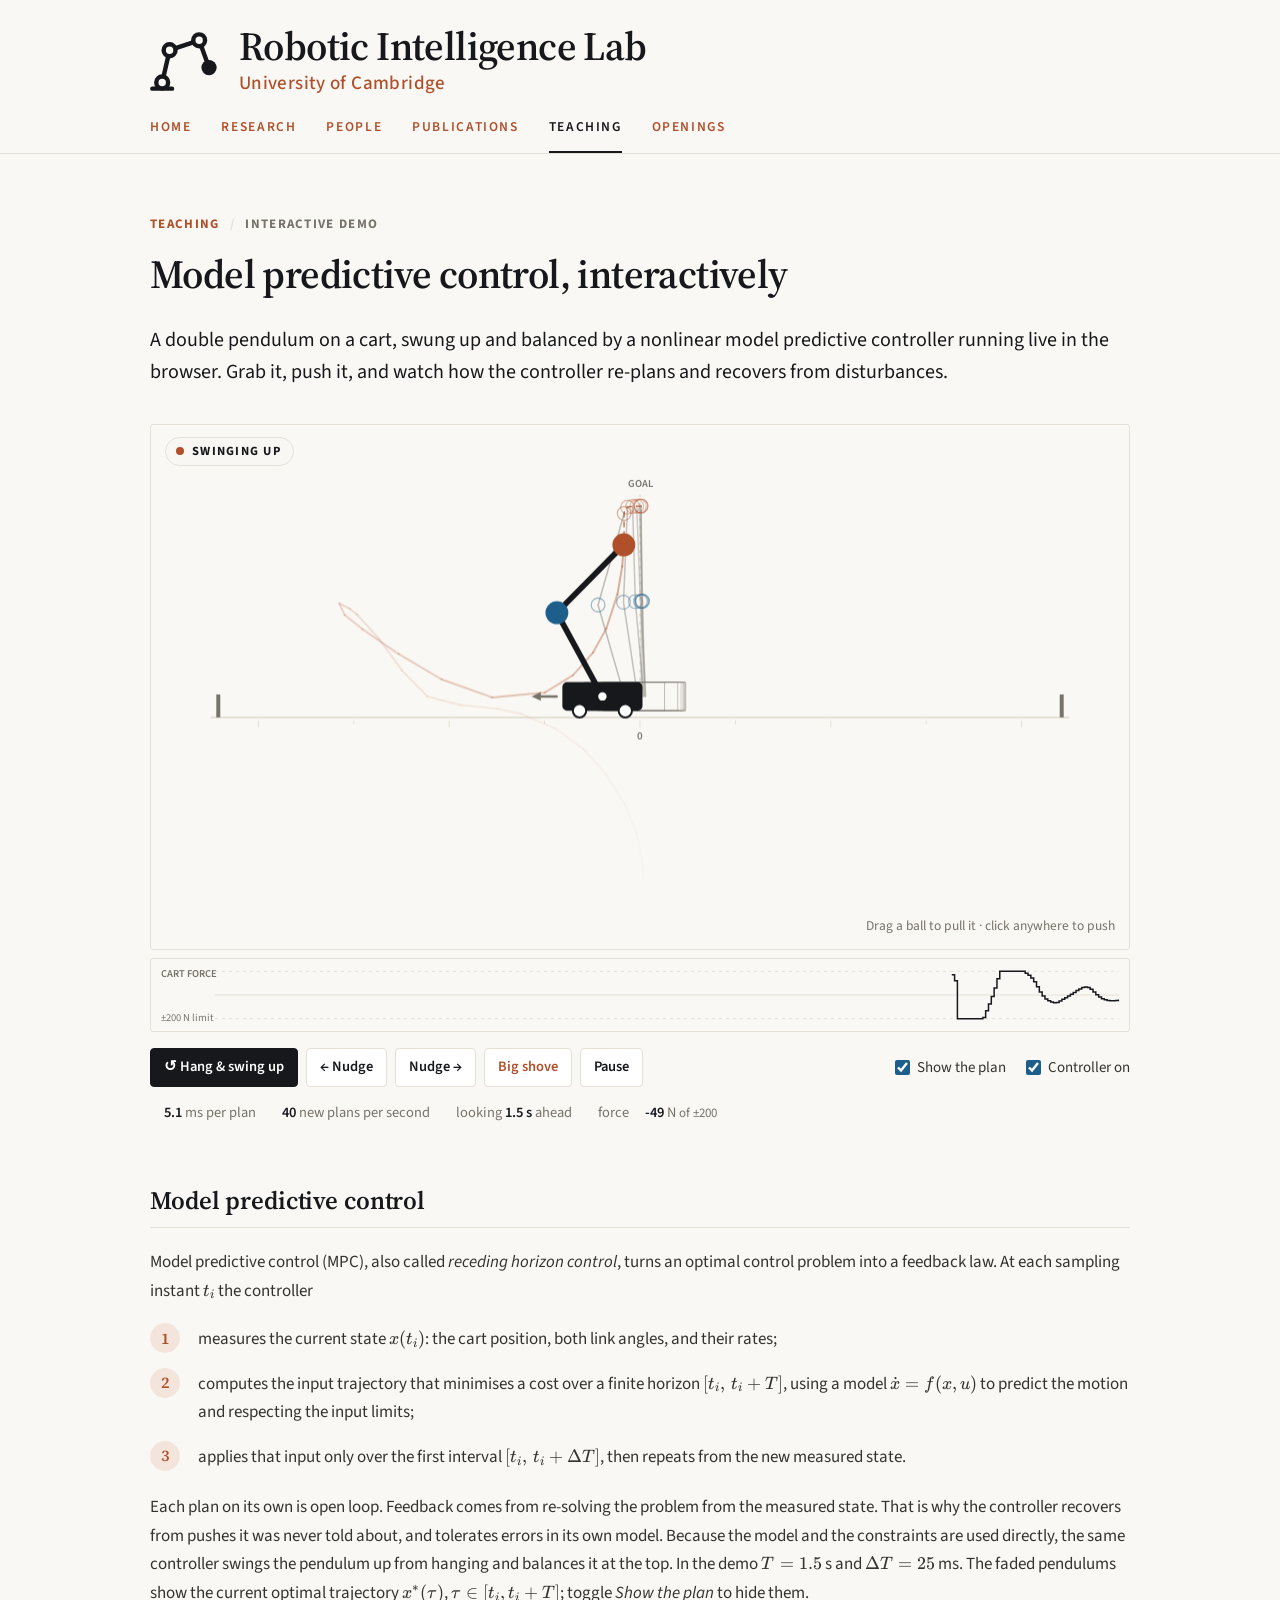
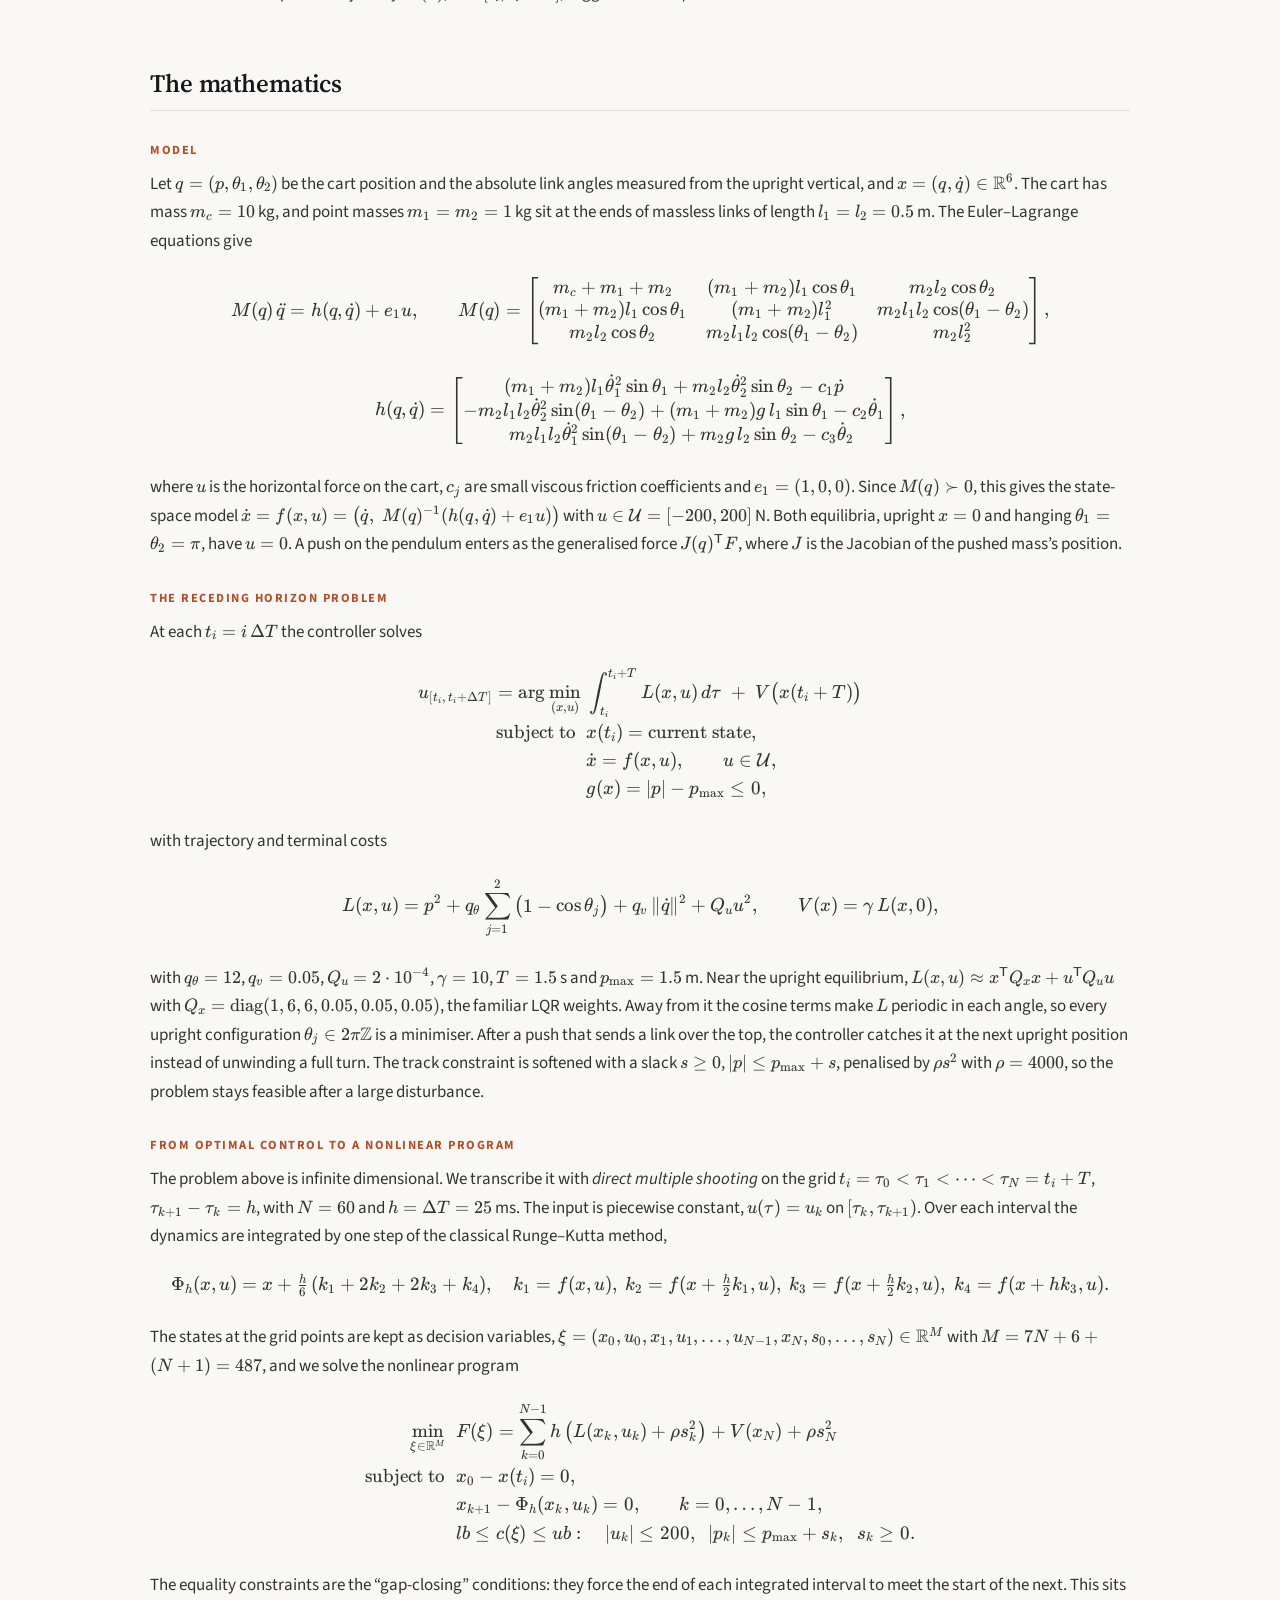
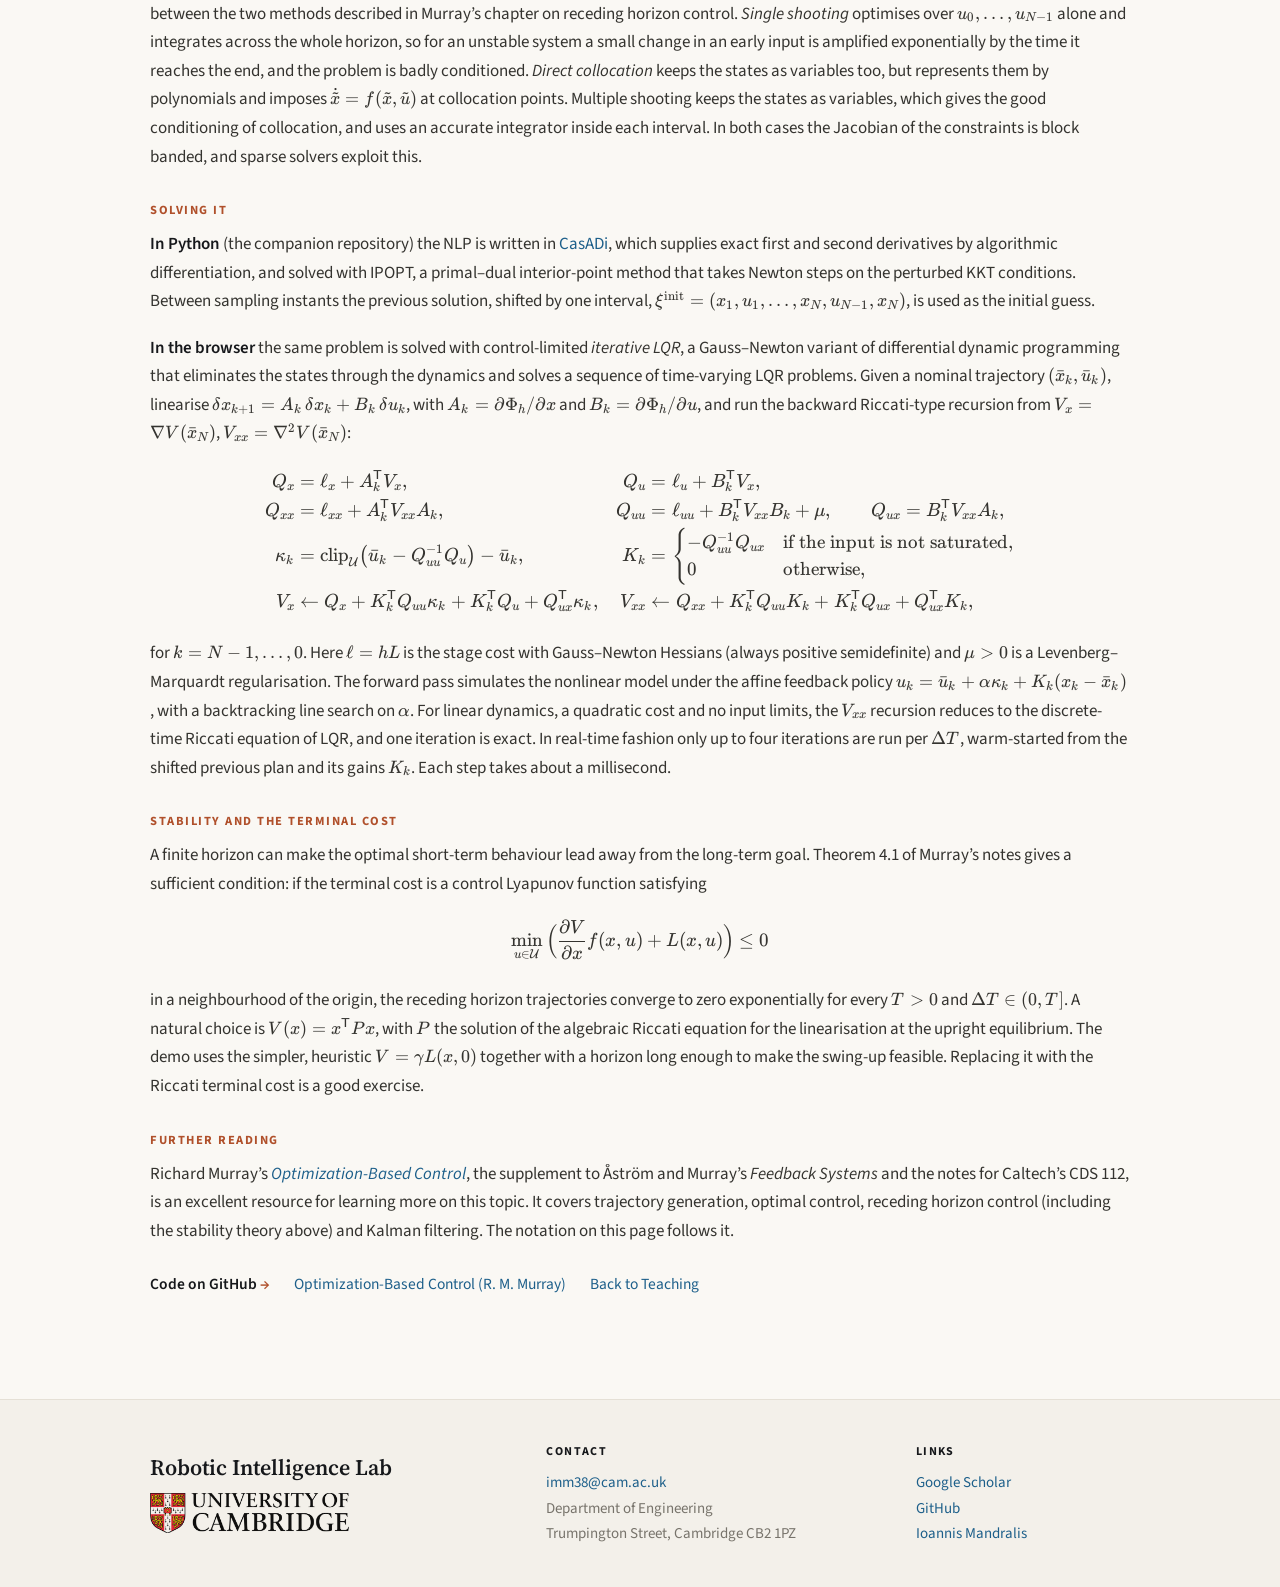
==== mpc-demo.html @ 8b1ea4ec "Added Double Pendulum Swing-Up MPC Demo" ====
<!doctype html>
<html lang="en">
<head>
  <meta charset="utf-8">
  <meta name="viewport" content="width=device-width, initial-scale=1">
  <title>Model Predictive Control Demo &middot; Robotic Intelligence Lab</title>
  <meta name="description" content="An interactive nonlinear model predictive controller that swings up and balances a double inverted pendulum on a cart, live in your browser. Push it and watch it recover.">
  <link rel="preconnect" href="https://fonts.googleapis.com">
  <link rel="preconnect" href="https://fonts.gstatic.com" crossorigin>
  <link rel="stylesheet" href="https://fonts.googleapis.com/css2?family=Source+Sans+3:ital,wght@0,400;0,500;0,600;1,400&family=Source+Serif+4:opsz,wght@8..60,600&display=swap">
  <link rel="stylesheet" href="lab.css">
  <link rel="stylesheet" href="demos/nmpc/demo.css">
  <script src="logos/logo.js" defer></script>
  <script src="demos/nmpc/nmpc.js" defer></script>
  <script src="demos/nmpc/app.js" defer></script>
  <link rel="stylesheet" href="demos/nmpc/katex/katex.min.css">
  <script src="demos/nmpc/katex/katex.min.js" defer></script>
  <script src="demos/nmpc/katex/contrib/auto-render.min.js" defer
    onload="renderMathInElement(document.querySelector('main'), {delimiters: [{left: '\\[', right: '\\]', display: true}, {left: '\\(', right: '\\)', display: false}], throwOnError: false})"></script>
  <meta property="og:image" content="images/teaching/nmpc-demo.png">
</head>
<body>
<div class="frame">
  <header class="site-header">
    <div class="brand-row inner">
      <a class="brand" href="index.html">
        <img class="brand-mark" src="logos/lift.svg" alt="" aria-hidden="true">
        <span class="brand-text"><span class="brand-name">Robotic Intelligence Lab</span><span class="brand-sub">University of Cambridge</span></span>
      </a>
    </div>
    <div class="navbar">
      <nav class="nav inner" aria-label="Main">
        <a href="index.html">Home</a>
        <a href="research.html">Research</a>
        <a href="people.html">People</a>
        <a href="publications.html">Publications</a>
        <a href="teaching.html" aria-current="page">Teaching</a>
        <a href="openings.html">Openings</a>
      </nav>
    </div>
  </header>
  <main class="inner">

      <p class="crumbs"><a href="teaching.html">Teaching</a> <span>/</span> Interactive demo</p>
      <h1>Model predictive control, interactively</h1>
      <p class="lede">
        A double pendulum on a cart, swung up and balanced by a nonlinear model predictive controller running live in the browser. Grab it, push it, and watch how the controller re-plans and recovers from disturbances.
      </p>

      <section class="mpc-demo" id="demo" aria-label="Interactive simulation">
        <div class="mpc-stage">
          <canvas id="mpc-canvas" role="img" aria-label="Animated cart carrying a two-link pendulum. The controller swings the pendulum up and keeps it balanced. Drag a ball or click to push it."></canvas>
          <div class="mpc-status" aria-live="polite"><span class="dot"></span><span id="mpc-status-text">Ready</span></div>
          <div class="mpc-hint" id="mpc-hint">Drag a ball to pull it &middot; click anywhere to push</div>
        </div>
        <div class="mpc-chart">
          <canvas id="mpc-chart" aria-hidden="true"></canvas>
        </div>
        <div class="mpc-toolbar">
          <div class="mpc-buttons">
            <button type="button" data-act="reset" title="Hang it straight down and let the controller swing it up (R)">&#8634; Hang &amp; swing up</button>
            <button type="button" data-act="nudge-left" title="Small push to the left (&larr;)">&larr; Nudge</button>
            <button type="button" data-act="nudge-right" title="Small push to the right (&rarr;)">Nudge &rarr;</button>
            <button type="button" data-act="shove" title="A hard shove on the upper ball (Shift + arrow)">Big shove</button>
            <button type="button" data-act="pause" id="mpc-pause" title="Pause or resume (Space)">Pause</button>
          </div>
          <div class="mpc-toggles">
            <label><input type="checkbox" id="mpc-show-plan" checked> Show the plan</label>
            <label><input type="checkbox" id="mpc-ctrl-on" checked> Controller on</label>
          </div>
        </div>
        <p class="mpc-readout">
          <span><b id="mpc-solve">&ndash;</b> ms per plan</span>
          <span><b>40</b> new plans per second</span>
          <span>looking <b>1.5 s</b> ahead</span>
          <span>force <b id="mpc-force">0</b> N <small>of &plusmn;200</small></span>
        </p>
      </section>

      <h2>Model predictive control</h2>
      <p>
        Model predictive control (MPC), also called <em>receding horizon control</em>, turns an optimal control
        problem into a feedback law. At each sampling instant \(t_i\) the controller
      </p>
      <ol class="mpc-loop">
        <li><span class="n">1</span><div>measures the current state \(x(t_i)\): the cart position, both link angles, and their rates;</div></li>
        <li><span class="n">2</span><div>computes the input trajectory that minimises a cost over a finite horizon \([t_i,\, t_i+T]\), using a model \(\dot x = f(x,u)\) to predict the motion and respecting the input limits;</div></li>
        <li><span class="n">3</span><div>applies that input only over the first interval \([t_i,\, t_i+\Delta T]\), then repeats from the new measured state.</div></li>
      </ol>
      <p>
        Each plan on its own is open loop. Feedback comes from re-solving the problem from the measured state.
        That is why the controller recovers from pushes it was never told about, and tolerates errors in its own model.
        Because the model and the constraints are used directly, the same controller swings the pendulum up from hanging
        and balances it at the top. In the demo \(T = 1.5\)&nbsp;s and \(\Delta T = 25\)&nbsp;ms. The faded pendulums show the current
        optimal trajectory \(x^*(\tau)\), \(\tau \in [t_i, t_i+T]\); toggle <em>Show the plan</em> to hide them.
      </p>

      <h2>The mathematics</h2>

      <h3>Model</h3>
      <p>
        Let \(q = (p, \theta_1, \theta_2)\) be the cart position and the absolute link angles measured from the upright
        vertical, and \(x = (q, \dot q) \in \mathbb{R}^6\). The cart has mass \(m_c = 10\)&nbsp;kg, and point masses
        \(m_1 = m_2 = 1\)&nbsp;kg sit at the ends of massless links of length \(l_1 = l_2 = 0.5\)&nbsp;m. The Euler&ndash;Lagrange equations give
      </p>
      \[
        M(q)\,\ddot q = h(q,\dot q) + e_1 u, \qquad
        M(q) = \begin{bmatrix}
          m_c + m_1 + m_2 & (m_1+m_2) l_1 \cos\theta_1 & m_2 l_2 \cos\theta_2 \\
          (m_1+m_2) l_1 \cos\theta_1 & (m_1+m_2) l_1^2 & m_2 l_1 l_2 \cos(\theta_1-\theta_2) \\
          m_2 l_2 \cos\theta_2 & m_2 l_1 l_2 \cos(\theta_1-\theta_2) & m_2 l_2^2
        \end{bmatrix},
      \]
      \[
        h(q,\dot q) = \begin{bmatrix}
          (m_1+m_2) l_1 \dot\theta_1^2 \sin\theta_1 + m_2 l_2 \dot\theta_2^2 \sin\theta_2 - c_1 \dot p \\
          -m_2 l_1 l_2 \dot\theta_2^2 \sin(\theta_1-\theta_2) + (m_1+m_2) g\, l_1 \sin\theta_1 - c_2 \dot\theta_1 \\
          \phantom{-}m_2 l_1 l_2 \dot\theta_1^2 \sin(\theta_1-\theta_2) + m_2 g\, l_2 \sin\theta_2 - c_3 \dot\theta_2
        \end{bmatrix},
      \]
      <p>
        where \(u\) is the horizontal force on the cart, \(c_j\) are small viscous friction coefficients and
        \(e_1 = (1,0,0)\). Since \(M(q) \succ 0\), this gives the state-space model
        \(\dot x = f(x,u) = \big(\dot q,\; M(q)^{-1}(h(q,\dot q) + e_1 u)\big)\) with
        \(u \in \mathcal{U} = [-200, 200]\)&nbsp;N. Both equilibria, upright \(x = 0\) and hanging \(\theta_1 = \theta_2 = \pi\), have \(u = 0\).
        A push on the pendulum enters as the generalised force \(J(q)^{\mathsf T} F\), where \(J\) is the Jacobian of the pushed mass&rsquo;s position.
      </p>

      <h3>The receding horizon problem</h3>
      <p>At each \(t_i = i\,\Delta T\) the controller solves</p>
      \[
      \begin{aligned}
        u_{[t_i,\, t_i+\Delta T]} = \arg\min_{(x,u)} \;& \int_{t_i}^{t_i+T} L(x,u)\, d\tau \;+\; V\big(x(t_i+T)\big) \\
        \text{subject to}\;\; & x(t_i) = \text{current state}, \\
        & \dot x = f(x,u), \qquad u \in \mathcal U, \\
        & g(x) = |p| - p_{\max} \le 0,
      \end{aligned}
      \]
      <p>with trajectory and terminal costs</p>
      \[
        L(x,u) = p^2 + q_\theta \sum_{j=1}^{2} \big(1-\cos\theta_j\big) + q_v \,\lVert \dot q \rVert^2 + Q_u u^2,
        \qquad V(x) = \gamma \, L(x, 0),
      \]
      <p>
        with \(q_\theta = 12\), \(q_v = 0.05\), \(Q_u = 2\cdot 10^{-4}\), \(\gamma = 10\), \(T = 1.5\)&nbsp;s and \(p_{\max} = 1.5\)&nbsp;m.
        Near the upright equilibrium, \(L(x,u) \approx x^{\mathsf T} Q_x x + u^{\mathsf T} Q_u u\) with
        \(Q_x = \operatorname{diag}(1, 6, 6, 0.05, 0.05, 0.05)\), the familiar LQR weights. Away from it the cosine terms make
        \(L\) periodic in each angle, so every upright configuration \(\theta_j \in 2\pi\mathbb Z\) is a minimiser. After a push
        that sends a link over the top, the controller catches it at the next upright position instead of unwinding a full turn.
        The track constraint is softened with a slack \(s \ge 0\), \(|p| \le p_{\max} + s\), penalised by \(\rho s^2\) with \(\rho = 4000\),
        so the problem stays feasible after a large disturbance.
      </p>

      <h3>From optimal control to a nonlinear program</h3>
      <p>
        The problem above is infinite dimensional. We transcribe it with <em>direct multiple shooting</em> on the grid
        \(t_i = \tau_0 < \tau_1 < \dots < \tau_N = t_i + T\), \(\tau_{k+1} - \tau_k = h\), with \(N = 60\) and \(h = \Delta T = 25\)&nbsp;ms.
        The input is piecewise constant, \(u(\tau) = u_k\) on \([\tau_k, \tau_{k+1})\). Over each interval the dynamics are
        integrated by one step of the classical Runge&ndash;Kutta method,
      </p>
      \[
        \Phi_h(x,u) = x + \tfrac{h}{6}\,(k_1 + 2k_2 + 2k_3 + k_4), \quad
        k_1 = f(x,u),\; k_2 = f(x + \tfrac h2 k_1, u),\; k_3 = f(x + \tfrac h2 k_2, u),\; k_4 = f(x + h k_3, u).
      \]
      <p>
        The states at the grid points are kept as decision variables, \(\xi = (x_0, u_0, x_1, u_1, \dots, u_{N-1}, x_N, s_0, \dots, s_N) \in \mathbb{R}^M\) with
        \(M = 7N + 6 + (N+1) = 487\), and we solve the nonlinear program
      </p>
      \[
      \begin{aligned}
        \min_{\xi \in \mathbb{R}^M} \;\; & F(\xi) = \sum_{k=0}^{N-1} h\,\big(L(x_k, u_k) + \rho s_k^2\big) + V(x_N) + \rho s_N^2 \\
        \text{subject to}\;\; & x_0 - x(t_i) = 0, \\
        & x_{k+1} - \Phi_h(x_k, u_k) = 0, \qquad k = 0, \dots, N-1, \\
        & lb \le c(\xi) \le ub: \quad |u_k| \le 200, \;\; |p_k| \le p_{\max} + s_k, \;\; s_k \ge 0 .
      \end{aligned}
      \]
      <p>
        The equality constraints are the &ldquo;gap-closing&rdquo; conditions: they force the end of each integrated interval to
        meet the start of the next. This sits between the two methods described in Murray&rsquo;s chapter on receding horizon control.
        <em>Single shooting</em> optimises over \(u_0,\dots,u_{N-1}\) alone and integrates across the whole horizon, so for an unstable
        system a small change in an early input is amplified exponentially by the time it reaches the end, and the problem is badly conditioned.
        <em>Direct collocation</em> keeps the states as variables too, but represents them by polynomials and imposes
        \(\dot{\tilde x} = f(\tilde x, \tilde u)\) at collocation points. Multiple shooting keeps the states as variables, which gives the good
        conditioning of collocation, and uses an accurate integrator inside each interval. In both cases the Jacobian of the constraints
        is block banded, and sparse solvers exploit this.
      </p>

      <h3>Solving it</h3>
      <p>
        <strong>In Python</strong> (the companion repository) the NLP is written in
        <a href="https://web.casadi.org/">CasADi</a>, which supplies exact first and second derivatives by algorithmic differentiation,
        and solved with IPOPT, a primal&ndash;dual interior-point method that takes Newton steps on the perturbed KKT conditions.
        Between sampling instants the previous solution, shifted by one interval,
        \(\xi^{\text{init}} = (x_1, u_1, \dots, x_N, u_{N-1}, x_N)\), is used as the initial guess.
      </p>
      <p>
        <strong>In the browser</strong> the same problem is solved with control-limited <em>iterative LQR</em>, a Gauss&ndash;Newton
        variant of differential dynamic programming that eliminates the states through the dynamics and solves a sequence of
        time-varying LQR problems. Given a nominal trajectory \((\bar x_k, \bar u_k)\), linearise
        \(\delta x_{k+1} = A_k\,\delta x_k + B_k\,\delta u_k\), with \(A_k = \partial \Phi_h/\partial x\) and \(B_k = \partial\Phi_h/\partial u\),
        and run the backward Riccati-type recursion from \(V_x = \nabla V(\bar x_N)\), \(V_{xx} = \nabla^2 V(\bar x_N)\):
      </p>
      \[
      \begin{aligned}
        Q_x &= \ell_x + A_k^{\mathsf T} V_x, & Q_u &= \ell_u + B_k^{\mathsf T} V_x, \\
        Q_{xx} &= \ell_{xx} + A_k^{\mathsf T} V_{xx} A_k, & Q_{uu} &= \ell_{uu} + B_k^{\mathsf T} V_{xx} B_k + \mu, \qquad Q_{ux} = B_k^{\mathsf T} V_{xx} A_k, \\
        \kappa_k &= \operatorname{clip}_{\mathcal U}\!\big(\bar u_k - Q_{uu}^{-1} Q_u\big) - \bar u_k, & K_k &= \begin{cases} -Q_{uu}^{-1} Q_{ux} & \text{if the input is not saturated,} \\ 0 & \text{otherwise,} \end{cases} \\[4pt]
        V_x &\leftarrow Q_x + K_k^{\mathsf T} Q_{uu} \kappa_k + K_k^{\mathsf T} Q_u + Q_{ux}^{\mathsf T} \kappa_k, &
        V_{xx} &\leftarrow Q_{xx} + K_k^{\mathsf T} Q_{uu} K_k + K_k^{\mathsf T} Q_{ux} + Q_{ux}^{\mathsf T} K_k,
      \end{aligned}
      \]
      <p>
        for \(k = N-1, \dots, 0\). Here \(\ell = h L\) is the stage cost with
        Gauss&ndash;Newton Hessians (always positive semidefinite) and \(\mu > 0\) is a Levenberg&ndash;Marquardt regularisation. The forward pass
        simulates the nonlinear model under the affine feedback policy
        \(u_k = \bar u_k + \alpha \kappa_k + K_k (x_k - \bar x_k)\), with a backtracking line search on \(\alpha\). For linear dynamics, a quadratic cost and no input limits, the \(V_{xx}\) recursion reduces to the discrete-time Riccati equation of LQR, and one iteration is exact. In real-time fashion only up to
        four iterations are run per \(\Delta T\), warm-started from the shifted previous plan and its gains \(K_k\). Each step takes about a millisecond.
      </p>

      <h3>Stability and the terminal cost</h3>
      <p>
        A finite horizon can make the optimal short-term behaviour lead away from the long-term goal. Theorem 4.1 of Murray&rsquo;s notes gives a
        sufficient condition: if the terminal cost is a control Lyapunov function satisfying
      </p>
      \[ \min_{u \in \mathcal U} \Big(\frac{\partial V}{\partial x} f(x,u) + L(x,u)\Big) \le 0 \]
      <p>
        in a neighbourhood of the origin, the receding
        horizon trajectories converge to zero exponentially for every \(T > 0\) and \(\Delta T \in (0, T]\). A natural choice is
        \(V(x) = x^{\mathsf T} P x\), with \(P\) the solution of the algebraic Riccati equation for the linearisation at the upright equilibrium.
        The demo uses the simpler, heuristic \(V = \gamma L(x,0)\) together with a horizon long enough to make the swing-up feasible.
        Replacing it with the Riccati terminal cost is a good exercise.
      </p>

      <h3>Further reading</h3>
      <p>
        Richard Murray&rsquo;s <a href="https://www.cds.caltech.edu/~murray/amwiki/OBC.html"><em>Optimization-Based Control</em></a>,
        the supplement to &Aring;str&ouml;m and Murray&rsquo;s <em>Feedback Systems</em> and the notes for Caltech&rsquo;s CDS&nbsp;112,
        is an excellent resource for learning more on this topic. It covers trajectory generation, optimal control, receding horizon
        control (including the stability theory above) and Kalman filtering. The notation on this page follows it.
      </p>
      <p class="mpc-links">
        <a class="mpc-cta" href="https://github.com/mandralis/casadi_nmpc_examples">Code on GitHub <span>&rarr;</span></a>
        <a href="https://www.cds.caltech.edu/~murray/amwiki/OBC.html">Optimization-Based Control (R. M. Murray)</a>
        <a href="teaching.html">Back to Teaching</a>
      </p>

  </main>
  <footer class="site-footer">
    <div class="inner">
      <div class="foot-brand">
        <p class="lab">Robotic Intelligence Lab</p>
        <a class="uni-logo" href="https://www.eng.cam.ac.uk/"><img src="media/cambridge-logo.png" alt="University of Cambridge" width="174" height="35"></a>
      </div>
      <div>
        <h4>Contact</h4>
        <p><a href="mailto:imm38@cam.ac.uk">imm38@cam.ac.uk</a><br>Department of Engineering<br>Trumpington Street, Cambridge CB2 1PZ</p>
      </div>
      <div>
        <h4>Links</h4>
        <ul>
          <li><a href="https://scholar.google.com/citations?hl=en&user=56UwRyEAAAAJ">Google Scholar</a></li>
          <li><a href="https://github.com/mandralis">GitHub</a></li>
          <li><a href="people.html">Ioannis Mandralis</a></li>
        </ul>
      </div>
    </div>
  </footer>
</div>
</body>
</html>
---- lab.css ----
/* Robotic Intelligence Lab — University of Cambridge
   Full-width bands (header, menu, footer); text and media sit in one centred
   column. Type: Source Serif 4 for the lab name and titles, Source Sans 3 for
   the rest. Colour: ink for structure, rust for highlights, blue for links. */

:root {
  --bg: #faf8f4;          /* page: exactly the tint baked into the site's figures, so they melt in */
  --panel: #f3f0ea;       /* footer */
  --ink: #16181b;         /* lab name, titles, menu band */
  --text: #34332f;
  --muted: #77736b;
  --rule: #e5e0d6;
  --accent: #1d5f8a;      /* blue: links */
  --accent-deep: #154a6d;
  --accent-soft: #e3eef5;
  --warm: #b0502b;        /* rust: University of Cambridge, dates, highlights */
  --warm-soft: #f4e5dc;
  --serif: "Source Serif 4", Georgia, "Times New Roman", serif;
  --sans: "Source Sans 3", -apple-system, BlinkMacSystemFont, "Segoe UI", Roboto, "Helvetica Neue", Arial, sans-serif;
  --col: 980px;           /* width of the text and media column */
  --sub: 19px;            /* "University of Cambridge" in the header */
  --sub-gap: 6px;
  --name: 40px;           /* the lab name in the header; the logo matches the height of the name + "University of Cambridge" */
  --ease: cubic-bezier(.2, .65, .3, 1);
}

* { box-sizing: border-box; }
html { background: var(--bg); -webkit-text-size-adjust: 100%; }
body {
  margin: 0; background: var(--bg); color: var(--text);
  font-family: var(--sans); font-size: 17px; line-height: 1.68;
  font-optical-sizing: auto; -webkit-font-smoothing: antialiased; text-rendering: optimizeLegibility;
}
img, video { max-width: 100%; display: block; }
a { color: var(--accent); text-decoration: none; transition: color .2s; }
a:hover { color: var(--accent-deep); text-decoration: underline; text-underline-offset: 3px; text-decoration-thickness: 1px; }
::selection { background: var(--warm-soft); }

.frame { min-height: 100vh; display: flex; flex-direction: column; }
.inner { width: 100%; max-width: calc(var(--col) + 80px); margin-inline: auto; padding-inline: 40px; }
main.inner { flex: 1; }

/* ---------- header: a large lab name, then the menu band ---------- */
.site-header { background: var(--bg); }
.site-header .brand-row { padding-block: 22px 16px; }
.brand { display: inline-flex; align-items: center; gap: 20px; color: var(--ink); }
.brand:hover { color: var(--ink); text-decoration: none; }
/* the mark is as tall as the two lines of text beside it (top of the lab name to the foot of "University of Cambridge") */
.brand-mark { display: block; flex: none; width: auto;
  height: calc(var(--name) * 1.02 + var(--sub-gap) + var(--sub) * 1.2 - 11px); margin-top: 1px; }  /* from the top of the lab name to the baseline of "University of Cambridge" */
.brand-text { display: block; }
.brand-name { display: block; font-family: var(--serif); font-size: var(--name); font-weight: 600; line-height: 1.02; letter-spacing: -.015em; }
.brand-sub { display: block; margin-top: var(--sub-gap); font-size: var(--sub); font-weight: 500; letter-spacing: .02em; color: var(--warm); line-height: 1.2; }

.navbar { background: var(--ink); }
.nav { display: flex; flex-wrap: wrap; gap: 0 34px; }
.nav a {
  position: relative; display: block; padding: 14px 0 13px;
  font-size: 13.5px; font-weight: 600; letter-spacing: .11em; text-transform: uppercase; color: #bdb9b1;
}
.nav a:hover { color: #fff; text-decoration: none; }
.nav a::after {
  content: ""; position: absolute; left: 0; right: 0; bottom: 0; height: 3px;
  background: var(--warm); transform: scaleX(0); transition: transform .3s var(--ease);
}
.nav a:hover::after { transform: scaleX(.5); }
.nav a[aria-current="page"] { color: #fff; }
.nav a[aria-current="page"]::after { transform: scaleX(1); }

/* ---------- content ---------- */
main { padding-block: 60px 84px; }
h1, h2, h3 { color: var(--ink); font-weight: 600; line-height: 1.2; }
h1, h2 { font-family: var(--serif); }
h1 { font-size: 40px; margin: 0 0 26px; letter-spacing: -.015em; }
h2 { font-size: 25px; margin: 60px 0 20px; padding-bottom: 12px; border-bottom: 1px solid var(--rule); letter-spacing: -.005em; }
h3 { font-size: 12.5px; font-weight: 700; letter-spacing: .12em; text-transform: uppercase; color: var(--warm); margin: 32px 0 12px; }
p { margin: 0 0 18px; }
.lede { font-size: 20px; line-height: 1.6; color: var(--ink); }
strong { color: var(--ink); font-weight: 600; }
hr { border: 0; border-top: 1px solid var(--rule); margin: 44px 0; }

figure { margin: 8px 0 36px; }
figure img, figure video { width: 100%; }
figcaption { margin-top: 12px; font-size: 14.5px; font-style: italic; color: var(--muted); line-height: 1.5; }

ul.bullets, ul.course-list, ul.student-list { padding-left: 22px; margin: 0 0 18px; }
ul.bullets li, ul.course-list li, ul.student-list li { margin-bottom: 12px; line-height: 1.55; }
ul.bullets li::marker, ul.course-list li::marker, ul.student-list li::marker { color: var(--warm); }

/* news: date, headline, one line of detail */
ul.news { list-style: none; padding: 0; margin: 0; }
ul.news li { display: grid; grid-template-columns: 116px minmax(0, 1fr); gap: 24px; padding: 20px 0; border-bottom: 1px solid var(--rule); }
ul.news li p { margin: 0; }
ul.news .date { color: var(--warm); font-size: 13px; font-weight: 700; letter-spacing: .09em; text-transform: uppercase; padding-top: 3px; font-variant-numeric: tabular-nums; }
ul.news .n-title { color: var(--ink); font-weight: 600; font-size: 17.5px; line-height: 1.4; }
ul.news .n-text { color: var(--muted); font-size: 15.5px; line-height: 1.55; margin-top: 4px; }

/* people */
.person { display: grid; grid-template-columns: 200px minmax(0, 1fr); gap: 36px; align-items: start; }
.person img { width: 200px; height: 200px; object-fit: cover; border-radius: 3px; }
.person .name { margin: 0; font-family: var(--serif); font-size: 24px; font-weight: 600; color: var(--ink); line-height: 1.2; }
.person .role { margin: 4px 0 14px; color: var(--warm); font-size: 15.5px; font-weight: 500; }

.muted-note { color: var(--muted); font-size: 16px; max-width: 72ch; }
ul.students { list-style: none; margin: 8px 0 0; padding: 0; }
ul.students li {
  display: grid; grid-template-columns: 76px minmax(0, 1fr) minmax(0, 1.25fr); gap: 4px 24px; align-items: baseline;
  padding: 13px 0; border-bottom: 1px solid var(--rule);
}
ul.students li:first-child { border-top: 1px solid var(--rule); }
.s-year { color: var(--warm); font-size: 13px; font-weight: 700; letter-spacing: .06em; font-variant-numeric: tabular-nums; }
.s-name { color: var(--ink); font-weight: 600; font-size: 16.5px; }
.s-name small { display: block; font-weight: 400; font-size: 14px; color: var(--muted); margin-top: 1px; }
.s-work { color: var(--text); font-size: 15.5px; }
.s-work small { display: block; font-size: 14px; color: var(--muted); margin-top: 1px; }
.s-work em { display: block; font-style: normal; font-size: 14px; color: var(--warm); margin-top: 1px; }

/* ==========================================================================
   Featured research carousel (home page) — the same component as on the
   personal site (javascripts/featured.js there, featured.js here), restyled.
   ========================================================================== */
.featured { margin: 44px 0 0; container-type: inline-size; container-name: fx; }
.fx-viewport { display: grid; outline: none; }
.fx-slide {
  grid-area: 1 / 1; display: grid; grid-template-columns: 1fr; gap: 18px;
  opacity: 0; visibility: hidden; transition: opacity .6s var(--ease), visibility 0s linear .6s;
}
.fx-slide.is-active { opacity: 1; visibility: visible; transition: opacity .6s var(--ease), visibility 0s; }

/* image shown whole; a blurred copy fills the frame where its shape differs */
a.fx-media {
  position: relative; display: block; width: 100%; aspect-ratio: 4 / 3; overflow: hidden;
  background: #1d1f22; isolation: isolate; border-radius: 2px;
}
.fx-media::before {
  content: ""; position: absolute; inset: -30px; z-index: -1;
  background: var(--fx-bg) center / cover no-repeat;
  filter: blur(22px) saturate(1.1) brightness(.72);
}
a.fx-media.fx-blend { background: var(--bg); }
.fx-media.fx-blend::before { display: none; }
.fx-media img { width: 100%; height: 100%; object-fit: contain; display: block; }

.fx-text { align-self: center; }
.fx-meta { margin: 0 0 10px; }
.fx-tag {
  display: inline-block; font-size: 12px; font-weight: 600; letter-spacing: .08em; text-transform: uppercase;
  color: var(--warm); background: var(--warm-soft); padding: 3px 9px; border-radius: 4px;
}
.fx-title { font-family: var(--serif); font-size: 26px; line-height: 1.2; margin: 0 0 12px; padding: 0; border: 0; }
.fx-title::before { display: none; }
.fx-title a { color: var(--ink); }
.fx-title a:hover { color: var(--accent); text-decoration: none; }
.fx-summary { margin: 0 0 14px; font-size: 16px; line-height: 1.6; color: var(--text); }
.fx-links { display: flex; flex-wrap: wrap; align-items: baseline; gap: 6px 16px; margin: 0; font-size: 15px; }
.fx-learn { color: var(--ink); font-weight: 600; margin-right: 4px; }
.fx-learn span { display: inline-block; color: var(--warm); transition: transform .3s var(--ease); }
.fx-learn:hover span { transform: translateX(4px); }

.fx-controls {
  display: flex; align-items: center; justify-content: center; gap: 14px;
  margin-top: 20px;
}
.fx-arrow {
  width: 30px; height: 30px; border-radius: 50%; border: 1px solid var(--rule); background: transparent;
  color: var(--muted); font-size: 20px; line-height: 1; padding: 0 0 2px; cursor: pointer;
  transition: color .2s, border-color .2s, background .2s;
}
.fx-arrow:hover { color: var(--accent); border-color: var(--accent); background: #fff; }
.fx-dots { display: flex; align-items: center; gap: 4px; }
.fx-dot { border: 0; background: none; padding: 8px 3px; cursor: pointer; }
.fx-dot span {
  position: relative; display: block; overflow: hidden; width: 8px; height: 8px; border-radius: 999px;
  background: #d5cfc4; transition: width .45s var(--ease), background .3s;
}
.fx-dot:hover span { background: #b3ac9f; }
.fx-dot.is-active span { width: 34px; background: var(--warm-soft); }
.fx-dot.is-active span::after {
  content: ""; position: absolute; inset: 0; background: var(--warm); border-radius: inherit;
  transform-origin: left; transform: scaleX(1);
}
.fx-playing .fx-dot.is-active span::after { animation: fx-fill var(--fx-delay, 7s) linear both; }
@keyframes fx-fill { from { transform: scaleX(0); } to { transform: scaleX(1); } }
.fx-dot:focus-visible, .fx-arrow:focus-visible, .fx-learn:focus-visible, .fx-title a:focus-visible {
  outline: 2px solid var(--accent); outline-offset: 3px; border-radius: 2px;
}
@container fx (min-width: 700px) {
  .fx-slide { grid-template-columns: minmax(0, 1.35fr) minmax(0, 1fr); gap: 36px; align-items: center; }
  .fx-title { font-size: 26px; }
}

.featured + h2 { margin-top: 36px; }
ul.news li:first-child { padding-top: 4px; }

/* ---------- footer: the lab, contact, links ---------- */
.site-footer { background: var(--panel); border-top: 1px solid var(--rule); font-size: 15px; color: var(--muted); }
.site-footer .inner { display: grid; grid-template-columns: minmax(0, 1.3fr) minmax(0, 1.2fr) minmax(0, .8fr); gap: 24px 48px; padding-block: 40px 40px; }
.site-footer .foot-brand { display: flex; flex-direction: column; align-items: flex-start; justify-content: center; }
.site-footer .lab { font-family: var(--serif); font-size: 22px; font-weight: 600; color: var(--ink); margin: 0; line-height: 1.2; }
.site-footer .uni-logo { display: inline-block; margin-top: 12px; }
.site-footer .uni-logo img { height: 40px; width: auto; mix-blend-mode: multiply; }
.site-footer h4 { margin: 2px 0 8px; font-size: 12px; font-weight: 700; letter-spacing: .12em; text-transform: uppercase; color: var(--ink); }
.site-footer p { margin: 0; line-height: 1.7; }
.site-footer ul { list-style: none; margin: 0; padding: 0; line-height: 1.7; }

/* ---------- publications: numbered references (IEEE style) ---------- */
ol.refs { list-style: none; margin: 0 0 12px; padding: 0; }
ol.refs li { display: grid; grid-template-columns: 48px minmax(0, 1fr); gap: 8px; padding: 14px 0; border-bottom: 1px solid var(--rule); line-height: 1.6; font-size: 16px; }
.ref-tag { color: var(--warm); font-weight: 700; font-size: 13.5px; padding-top: 2px; font-variant-numeric: tabular-nums; }
.ref-links { white-space: nowrap; }
.ref-links a { font-size: 14px; font-weight: 600; margin-left: 8px; }

/* ---------- narrow screens ---------- */
@media (max-width: 760px) {
  .inner { padding-inline: 24px; }
  .site-header .brand-row { padding-block: 16px 12px; }
  .brand { gap: 14px; }
  :root { --name: 27px; --sub: 15.5px; --sub-gap: 4px; }
  .nav { gap: 0 20px; }
  .nav a { padding: 11px 0 10px; font-size: 12.5px; }
  main { padding-block: 40px 56px; }
  h1 { font-size: 32px; }
  .lede { font-size: 18px; }
  h2 { margin-top: 48px; }
  .site-footer .inner { grid-template-columns: 1fr; }
  ul.students li { grid-template-columns: 64px minmax(0, 1fr); }
  .s-work { grid-column: 2; }
}
@media (max-width: 480px) {
  body { font-size: 16.5px; }
  .inner { padding-inline: 20px; }
  .person { grid-template-columns: 1fr; gap: 20px; }
  .person img { width: 160px; height: 160px; }
  ul.news li { grid-template-columns: 1fr; gap: 4px; }
  ol.refs li { grid-template-columns: 1fr; gap: 2px; }
  .ref-links { white-space: normal; }
}
@media (prefers-reduced-motion: reduce) {
  .fx-slide, .fx-slide.is-active, .fx-dot span, .fx-learn span, .nav a::after { transition: none; }
}

/* ---------- menu as plain rust links under the lab name (no band) ---------- */
.navbar { background: transparent; border-bottom: 1px solid var(--rule); }
.nav { gap: 0 30px; }
.nav a { padding: 4px 0 14px; font-size: 13.5px; letter-spacing: .12em; color: var(--warm); }
.nav a:hover { color: var(--ink); }
.nav a[aria-current="page"] { color: var(--ink); }
.nav a::after { height: 2px; background: var(--ink); }
.site-header .brand-row { padding-block: 26px 12px; }

/* ---------- research direction pages (linked from the carousel) ---------- */
.crumbs { font-size: 13px; font-weight: 700; letter-spacing: .1em; text-transform: uppercase; color: var(--muted); margin: 0 0 14px; }
.crumbs a { color: var(--warm); }
.crumbs span { margin: 0 6px; color: var(--rule); }
.coverage { font-size: 15.5px; color: var(--muted); }
.paper { display: grid; grid-template-columns: minmax(0, 1fr) minmax(0, 1.15fr); gap: 20px 48px; align-items: start; padding: 44px 0; border-top: 1px solid var(--rule); }
.paper:first-of-type { margin-top: 36px; }
.paper.no-figs { grid-template-columns: minmax(0, 1fr); }
.paper.no-figs .paper-text { max-width: 72ch; }
.paper-meta { margin: 0 0 8px; color: var(--warm); font-size: 13px; font-weight: 700; letter-spacing: .09em; text-transform: uppercase; }
h2.paper-title { font-size: 25px; line-height: 1.25; margin: 0 0 10px; padding: 0; border: 0; }
.paper-authors { color: var(--muted); font-size: 15.5px; margin-bottom: 14px; }
.paper-authors strong { color: var(--text); font-weight: 600; }
.paper-links { display: flex; flex-wrap: wrap; gap: 6px 18px; font-size: 15px; font-weight: 600; }
.paper-figs { display: grid; gap: 28px; }
.paper-figs figure { margin: 0; }
.paper-figs img { width: 100%; }
.paper-figs video { width: 100%; background: #000; }
.paper-figs .tall img { width: auto; max-width: 100%; max-height: 540px; margin-inline: auto; }
.paper-figs figcaption { font-style: normal; font-size: 14.5px; line-height: 1.55; color: var(--muted); }
.paper-figs figcaption strong { color: var(--ink); }
.more-dirs { margin-top: 12px; padding-top: 28px; border-top: 1px solid var(--rule); font-size: 15.5px; line-height: 1.8; }
.more-dirs span { display: block; font-size: 12.5px; font-weight: 700; letter-spacing: .12em; text-transform: uppercase; color: var(--ink); margin-bottom: 4px; }
@media (max-width: 860px) { .paper { grid-template-columns: 1fr; } }

/* sticky text: a paper's text stays in view while its figures scroll past */
.paper-text { position: sticky; top: 32px; }
.paper.no-figs .paper-text { position: static; }
@media (max-width: 860px) { .paper-text { position: static; } }
/* carousel images drawn on the page tint sit straight on the page */
.fx-media.fx-blend img { mix-blend-mode: normal; }  /* figures are pre-tinted to the page colour; multiplying would darken them */

/* ---------- research page: current directions and ongoing work ---------- */
.direction { padding: 6px 0 26px; }
.direction + .direction { border-top: 1px solid var(--rule); padding-top: 30px; }
h3.dir-title { font-family: var(--serif); font-size: 21px; font-weight: 600; letter-spacing: -.005em; text-transform: none; color: var(--ink); margin: 0 0 12px; }
ul.ongoing { list-style: none; margin: 18px 0 0; padding: 0; display: grid; gap: 14px; }
ul.ongoing li { display: grid; grid-template-columns: 116px minmax(0, 1fr); gap: 2px 24px; }
.og-status { grid-row: span 2; color: var(--warm); font-size: 12.5px; font-weight: 700; letter-spacing: .09em; text-transform: uppercase; padding-top: 3px; }
ul.ongoing a { font-weight: 600; font-size: 16.5px; }
.og-text { color: var(--muted); font-size: 15.5px; line-height: 1.55; }
.og-pdf { display: inline-block; margin-left: 8px; padding: 1px 6px; border: 1px solid currentColor; border-radius: 3px; font-size: 11px; font-weight: 700; letter-spacing: .08em; vertical-align: 2px; }
ul.ongoing + p, ul.ongoing + p + p { margin-top: 24px; }
h2 + p + .featured { margin-top: 28px; }
@media (max-width: 480px) { ul.ongoing li { grid-template-columns: 1fr; } .og-status { grid-row: auto; } }
---- demos/nmpc/demo.css ----
/* Interactive NMPC demo (mpc-demo.html). Uses the palette in lab.css. */

.mpc-demo { margin: 36px 0 12px; }
.mpc-stage {
  position: relative; width: 100%; aspect-ratio: 16 / 8.6;
  background: transparent; border: 1px solid var(--rule); border-radius: 3px; overflow: hidden;
}
.mpc-stage canvas { display: block; width: 100%; height: 100%; touch-action: none; cursor: grab; }
.mpc-stage canvas.dragging { cursor: grabbing; }

.mpc-status {
  position: absolute; top: 12px; left: 14px; display: inline-flex; align-items: center; gap: 8px;
  font-size: 12.5px; font-weight: 700; letter-spacing: .1em; text-transform: uppercase; color: var(--ink);
  background: rgba(250, 248, 244, .9); border: 1px solid var(--rule); border-radius: 999px; padding: 3px 12px 3px 10px;
  pointer-events: none;
}
.mpc-status .dot { width: 8px; height: 8px; border-radius: 50%; background: var(--muted); transition: background .3s; }
.mpc-status[data-state="balancing"] .dot { background: #2f7d4f; }
.mpc-status[data-state="swinging"] .dot,
.mpc-status[data-state="recovering"] .dot { background: var(--warm); }
.mpc-status[data-state="off"] .dot { background: #9a958c; }

.mpc-hint {
  position: absolute; right: 14px; bottom: 12px; font-size: 13.5px; color: var(--muted);
  pointer-events: none; transition: opacity .6s var(--ease);
}
.mpc-hint.gone { opacity: 0; }

.mpc-chart { height: 74px; margin-top: 8px; border: 1px solid var(--rule); border-radius: 3px; background: transparent; }
.mpc-chart canvas { display: block; width: 100%; height: 100%; }

.mpc-toolbar { display: flex; flex-wrap: wrap; justify-content: space-between; align-items: center; gap: 12px 24px; margin-top: 16px; }
.mpc-buttons { display: flex; flex-wrap: wrap; gap: 8px; }
.mpc-buttons button {
  font: inherit; font-size: 14.5px; font-weight: 600; color: var(--ink); background: #fff;
  border: 1px solid var(--rule); border-radius: 4px; padding: 6px 13px; cursor: pointer;
  transition: border-color .2s, color .2s, background .2s;
}
.mpc-buttons button:hover { border-color: var(--accent); color: var(--accent); }
.mpc-buttons button:active { background: var(--accent-soft); }
.mpc-buttons button[data-act="reset"] { color: #fff; background: var(--ink); border-color: var(--ink); }
.mpc-buttons button[data-act="reset"]:hover { background: var(--accent-deep); border-color: var(--accent-deep); color: #fff; }
.mpc-buttons button[data-act="shove"] { color: var(--warm); }
.mpc-buttons button[data-act="shove"]:hover { border-color: var(--warm); background: var(--warm-soft); }
.mpc-buttons button:focus-visible, .mpc-toggles input:focus-visible { outline: 2px solid var(--accent); outline-offset: 2px; }

.mpc-toggles { display: flex; flex-wrap: wrap; gap: 6px 20px; font-size: 15px; color: var(--text); }
.mpc-toggles label { display: inline-flex; align-items: center; gap: 7px; cursor: pointer; user-select: none; }
.mpc-toggles input { accent-color: var(--accent); width: 15px; height: 15px; margin: 0; }

.mpc-readout {
  display: flex; flex-wrap: wrap; gap: 4px 26px; margin: 14px 0 0; font-size: 14.5px; color: var(--muted);
  font-variant-numeric: tabular-nums;
}
.mpc-readout b { color: var(--ink); font-weight: 600; }
.mpc-readout #mpc-solve { display: inline-block; min-width: 2.2em; text-align: right; }
.mpc-readout #mpc-force { display: inline-block; min-width: 2.2em; text-align: right; }
.mpc-readout small { font-size: 13px; }

ol.mpc-loop { list-style: none; padding: 0; margin: 4px 0 22px; display: grid; gap: 14px; }
ol.mpc-loop li { display: grid; grid-template-columns: 34px minmax(0, 1fr); gap: 14px; align-items: start; }
ol.mpc-loop .n {
  width: 30px; height: 30px; border-radius: 50%; display: grid; place-items: center;
  font-family: var(--serif); font-weight: 600; font-size: 16px; color: var(--warm); background: var(--warm-soft);
}
ol.mpc-loop li div { padding-top: 2px; }

.mpc-math {
  margin: 4px 0 22px; padding: 16px 20px; background: var(--panel); border-left: 3px solid var(--warm);
  font-family: var(--serif); font-size: 17px; line-height: 1.9; color: var(--ink); overflow-x: auto;
}
.mpc-math .small { font-family: var(--sans); font-size: 14.5px; color: var(--text); line-height: 1.6; margin-top: 6px; }

.mpc-links { display: flex; flex-wrap: wrap; align-items: baseline; gap: 8px 24px; margin-top: 26px; font-size: 15.5px; }
.mpc-cta { font-weight: 600; color: var(--ink); }
.mpc-cta span { display: inline-block; color: var(--warm); transition: transform .3s var(--ease); }
.mpc-cta:hover span { transform: translateX(4px); }

/* teaching page: card linking to the demo */
.demo-card {
  display: grid; grid-template-columns: minmax(0, 1fr) minmax(0, 1.25fr); gap: 20px 32px; align-items: center;
  padding: 0; border: 0; background: none; color: var(--text);
}
.demo-card:hover { text-decoration: none; color: var(--text); }
.demo-card:hover .dc-title { color: var(--accent); }
.demo-card:hover .dc-go span { transform: translateX(4px); }
.demo-card .dc-go span { display: inline-block; transition: transform .3s var(--ease); }
.demo-card:focus-visible { outline: 2px solid var(--accent); outline-offset: 6px; border-radius: 2px; }
.demo-card img { width: 100%; height: auto; display: block; }
.demo-card .dc-tag { margin: 0 0 6px; color: var(--warm); font-size: 12.5px; font-weight: 700; letter-spacing: .1em; text-transform: uppercase; }
.demo-card .dc-title { transition: color .2s; margin: 0 0 8px; font-family: var(--serif); font-size: 22px; font-weight: 600; color: var(--ink); line-height: 1.25; }
.demo-card .dc-text { margin: 0 0 10px; font-size: 15.5px; line-height: 1.55; }
.demo-card .dc-go { margin: 0; font-weight: 600; font-size: 15px; color: var(--accent); }

@media (max-width: 760px) {
  .mpc-stage { aspect-ratio: 4 / 3; }
  .mpc-hint { left: 14px; right: auto; font-size: 12.5px; }
  .demo-card { grid-template-columns: 1fr; }
}
@media (prefers-reduced-motion: reduce) { .mpc-cta span, .mpc-hint { transition: none; } }

/* mathematics (KaTeX, served from demos/nmpc/katex) */
main .katex { font-size: 1.06em; }
main .katex-display { margin: 18px 0 22px; padding: 4px 0; overflow-x: auto; overflow-y: hidden; }
main .katex-display > .katex { font-size: 1.1em; }
main h3 + p, main h3 + .katex-display { margin-top: 0; }
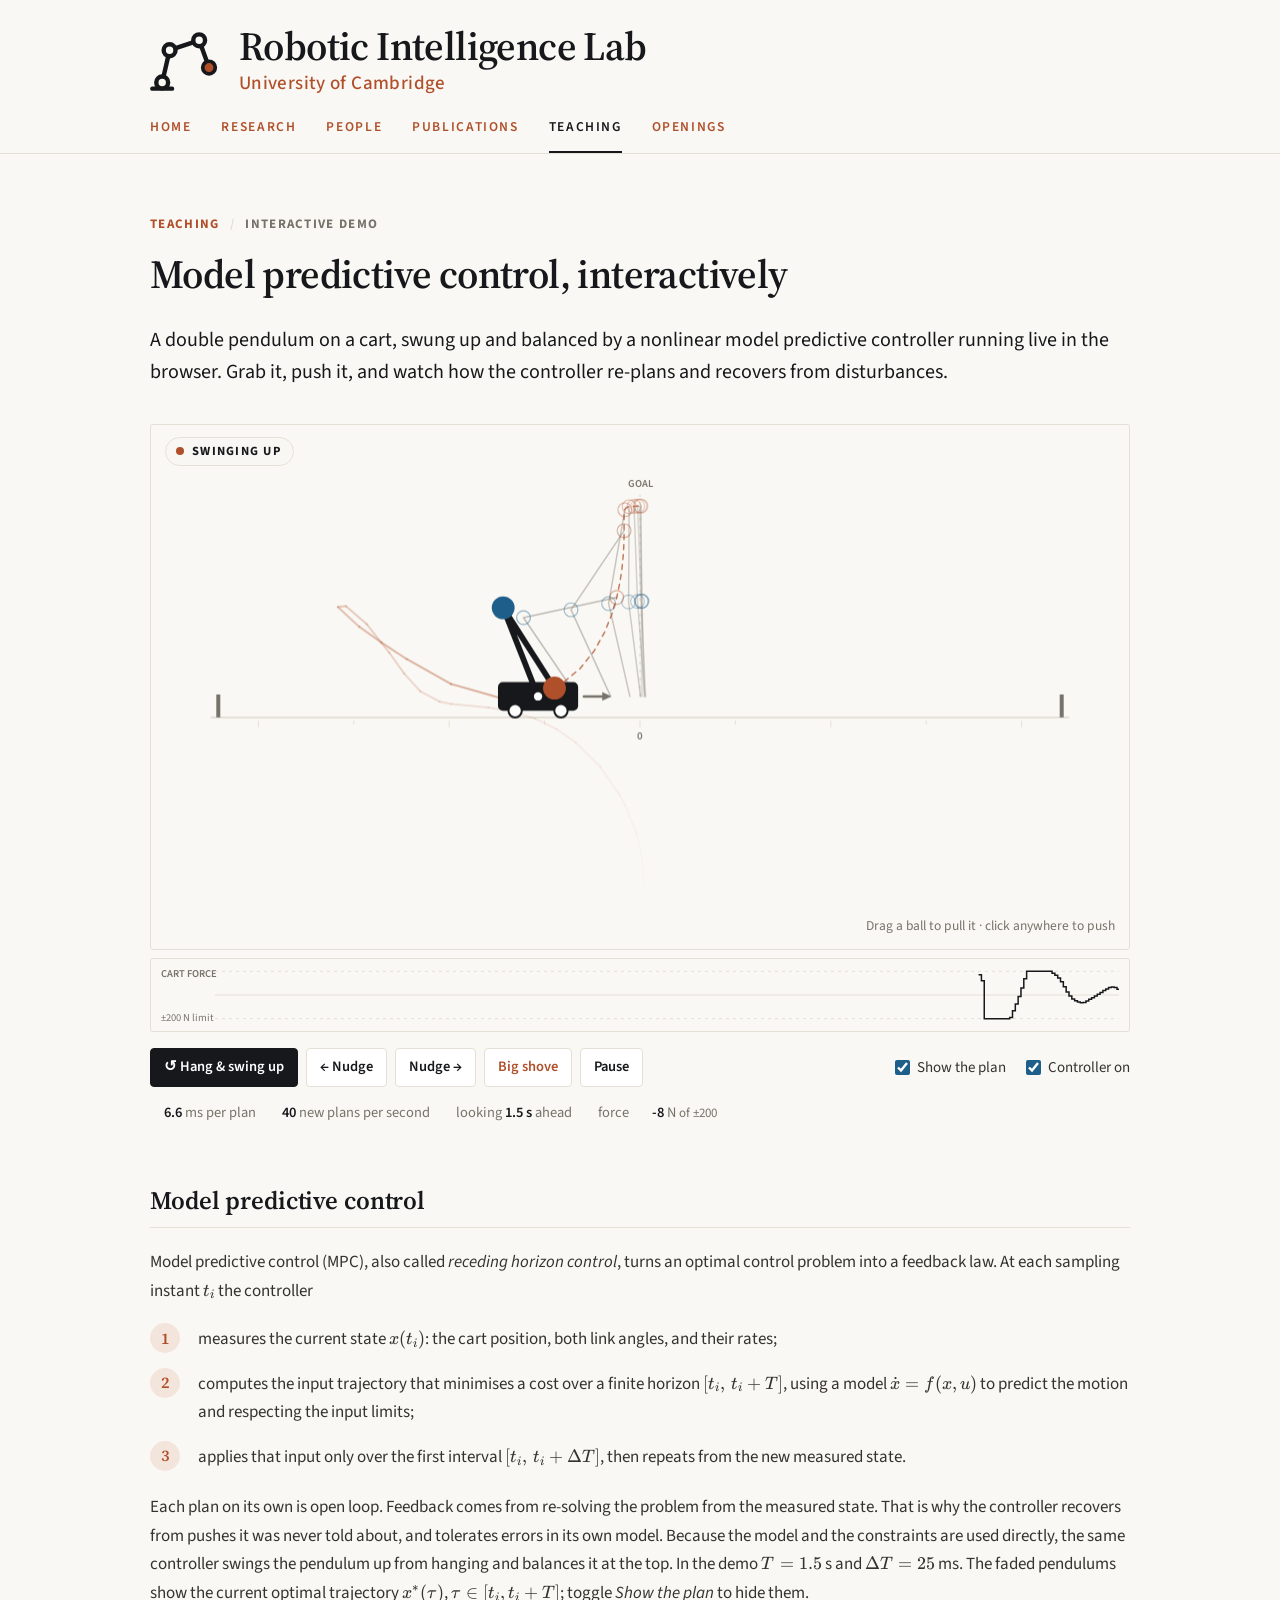
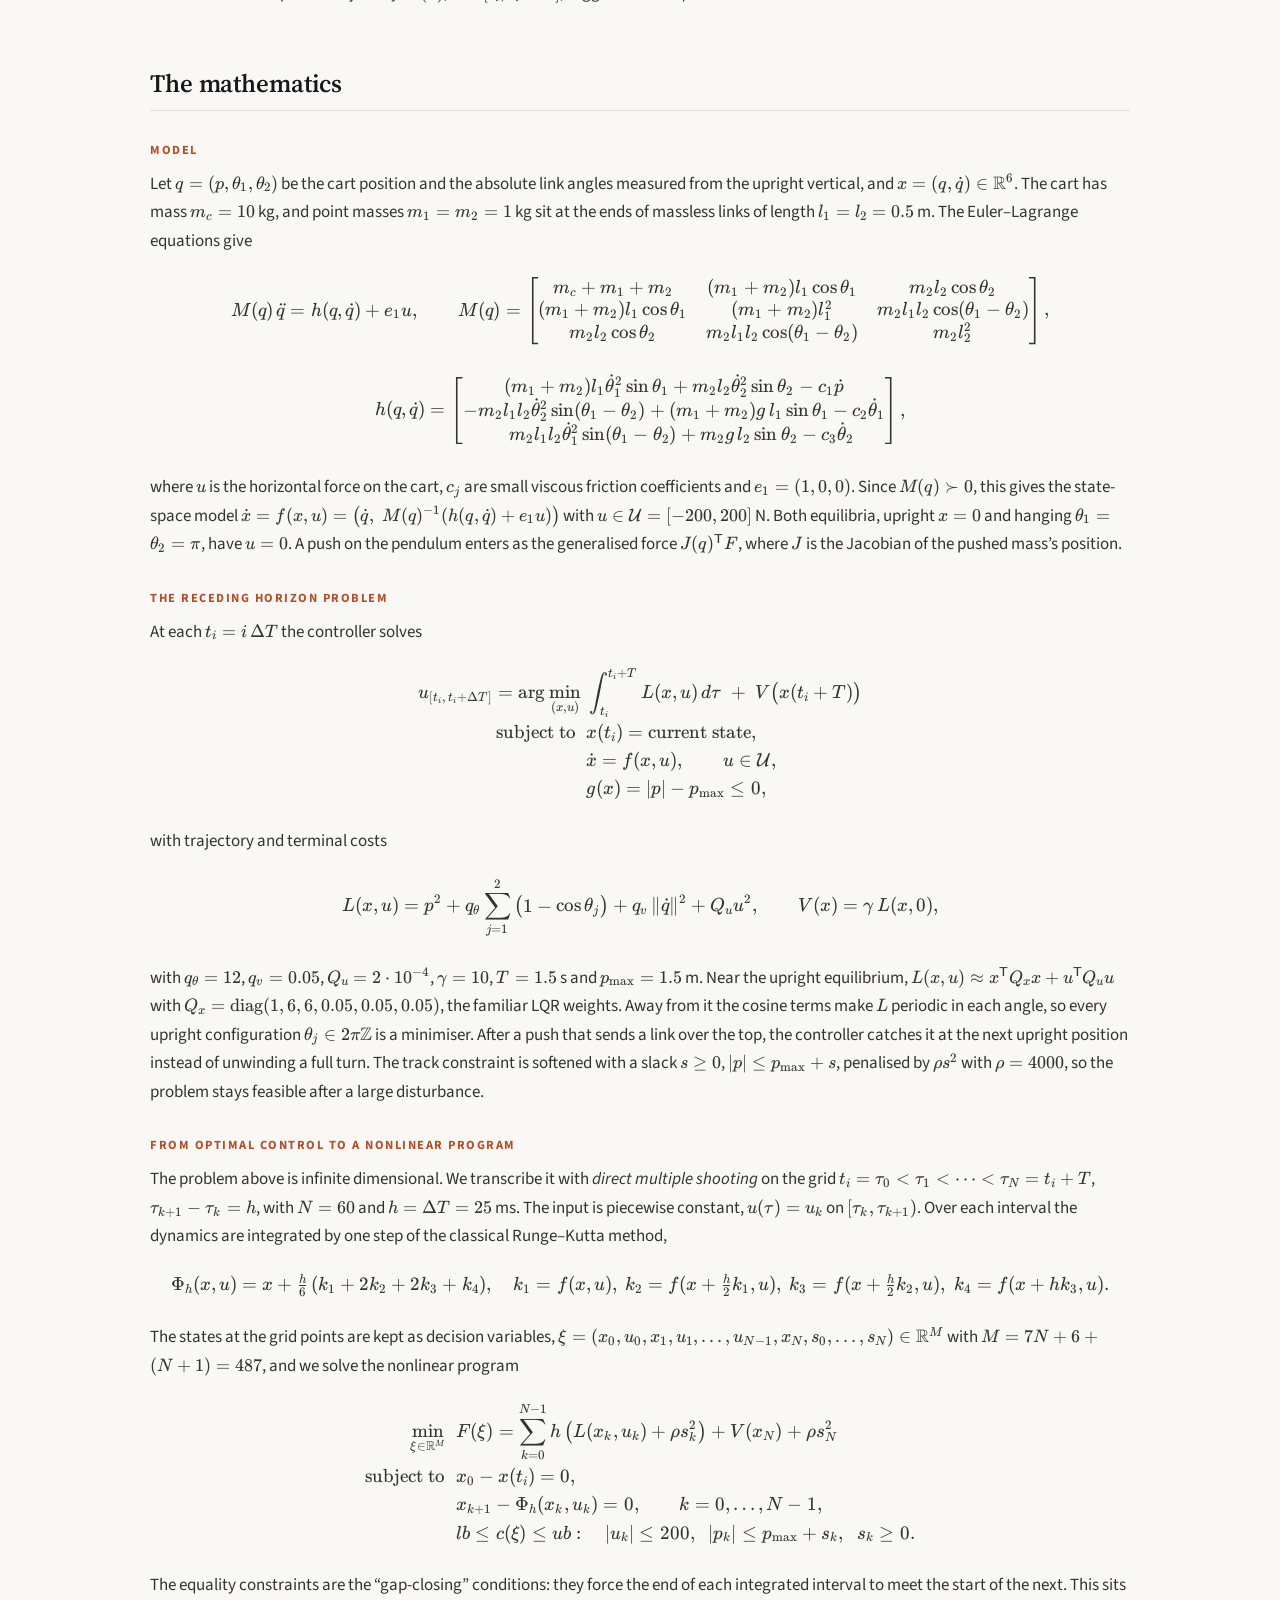
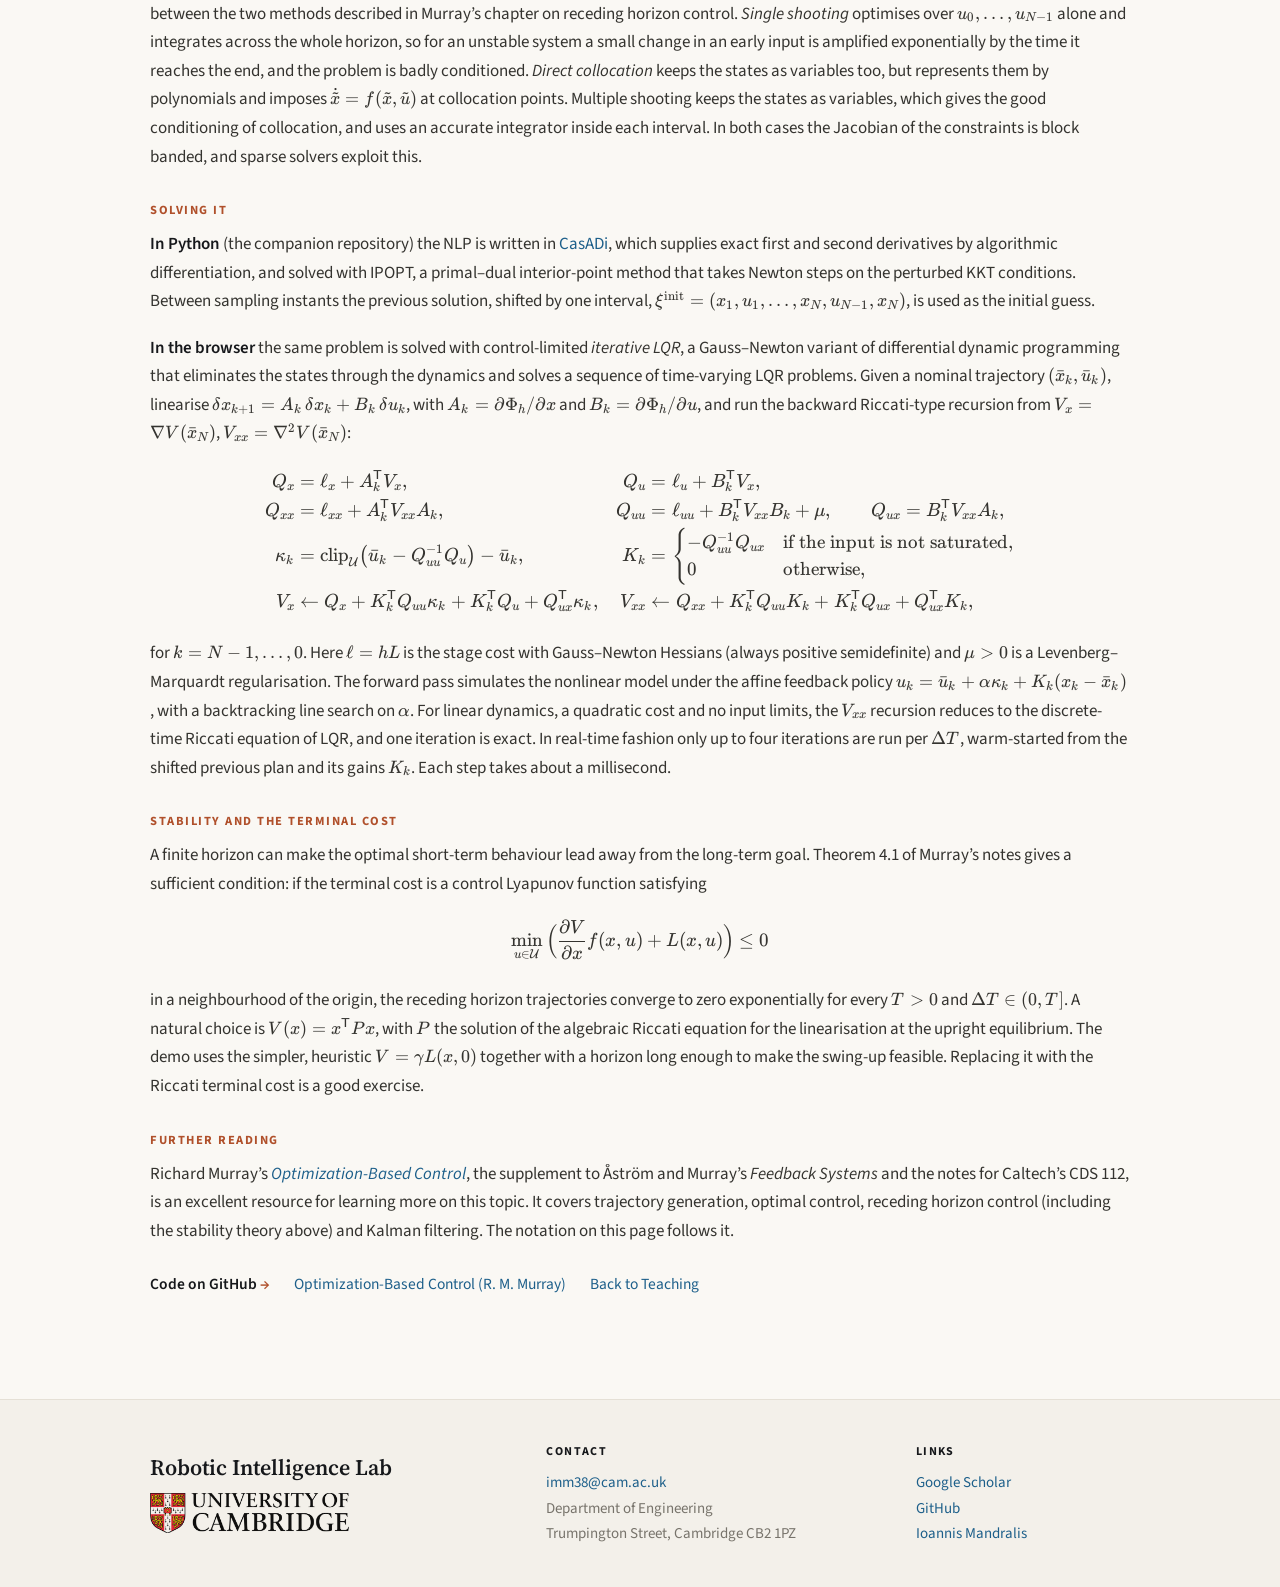
==== commit f811747e: "Updated Logo" ====
--- a/mpc-demo.html
+++ b/mpc-demo.html
@@ -3,6 +3,9 @@
 <head>
   <meta charset="utf-8">
   <meta name="viewport" content="width=device-width, initial-scale=1">
+  <link rel="icon" href="favicon.ico" sizes="any">
+  <link rel="icon" href="favicon.svg" type="image/svg+xml">
+  <link rel="apple-touch-icon" href="apple-touch-icon.png">
   <title>Model Predictive Control Demo &middot; Robotic Intelligence Lab</title>
   <meta name="description" content="An interactive nonlinear model predictive controller that swings up and balances a double inverted pendulum on a cart, live in your browser. Push it and watch it recover.">
   <link rel="preconnect" href="https://fonts.googleapis.com">
